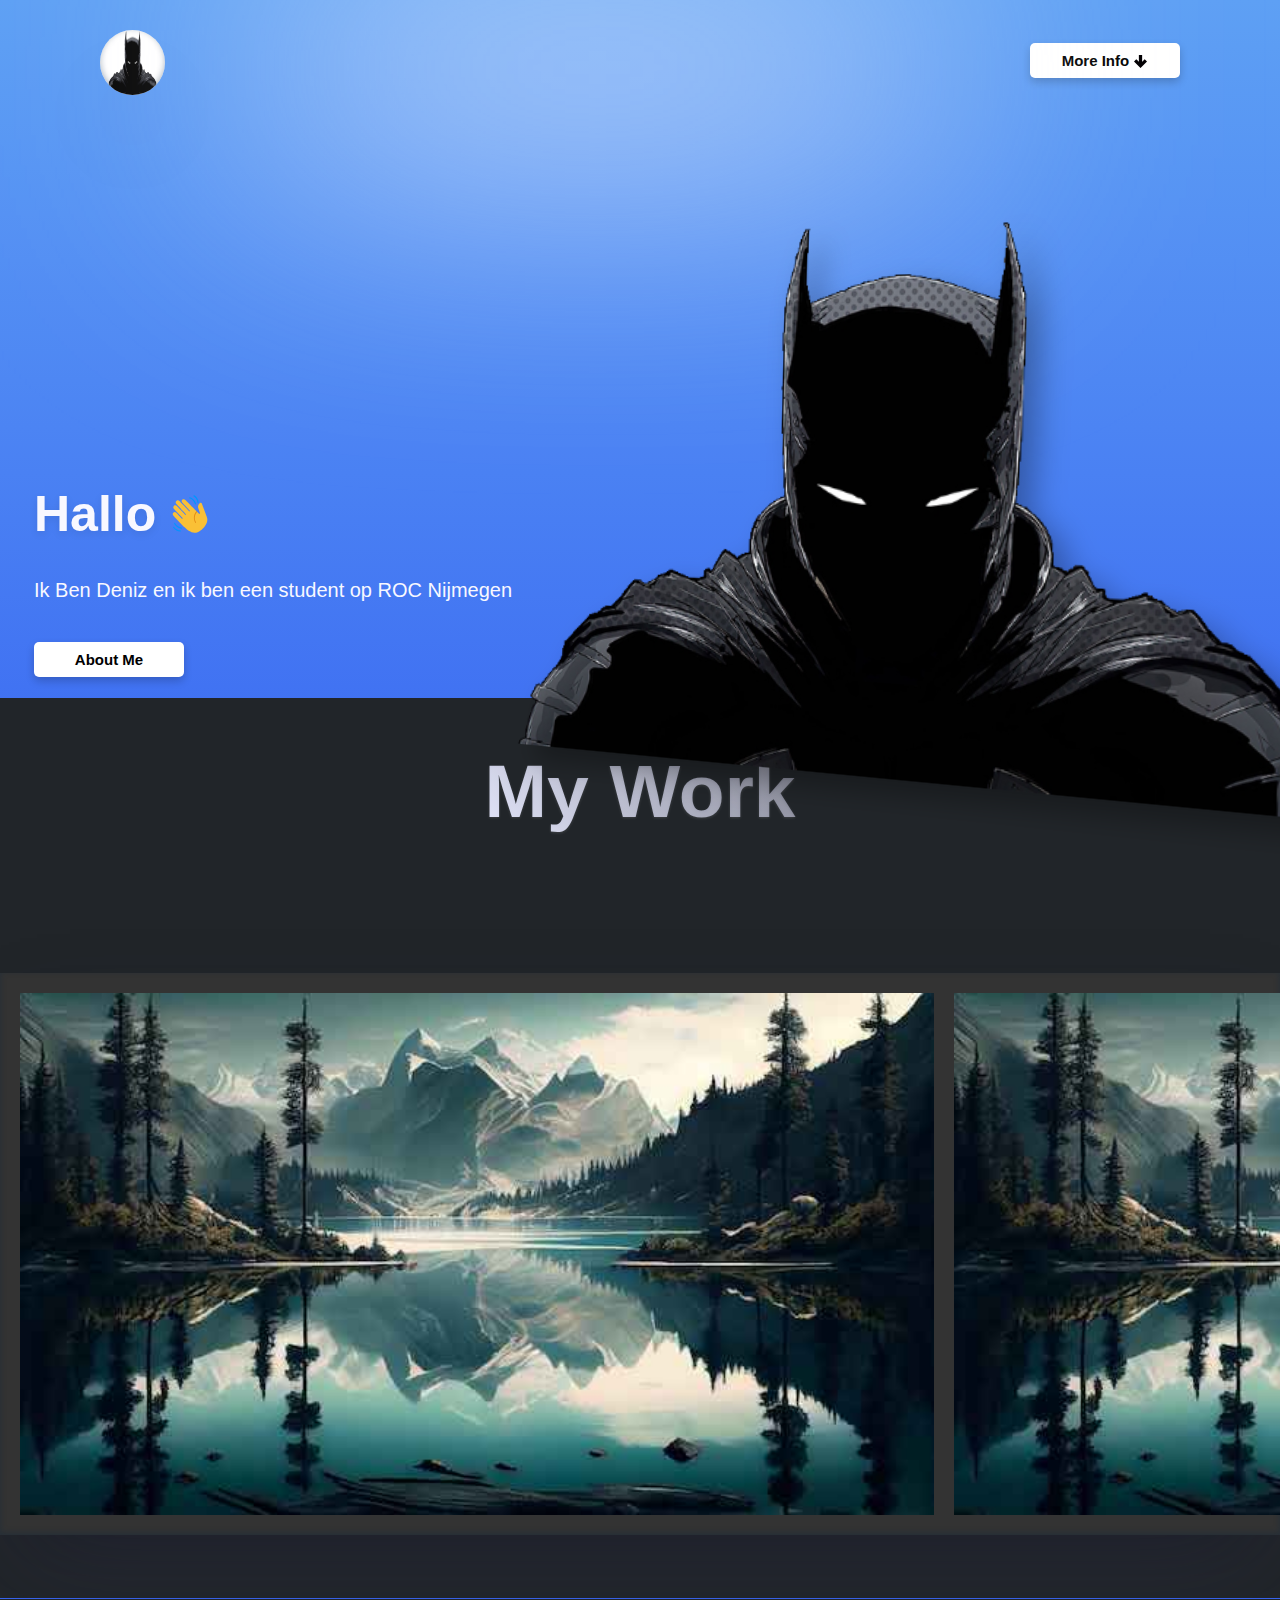
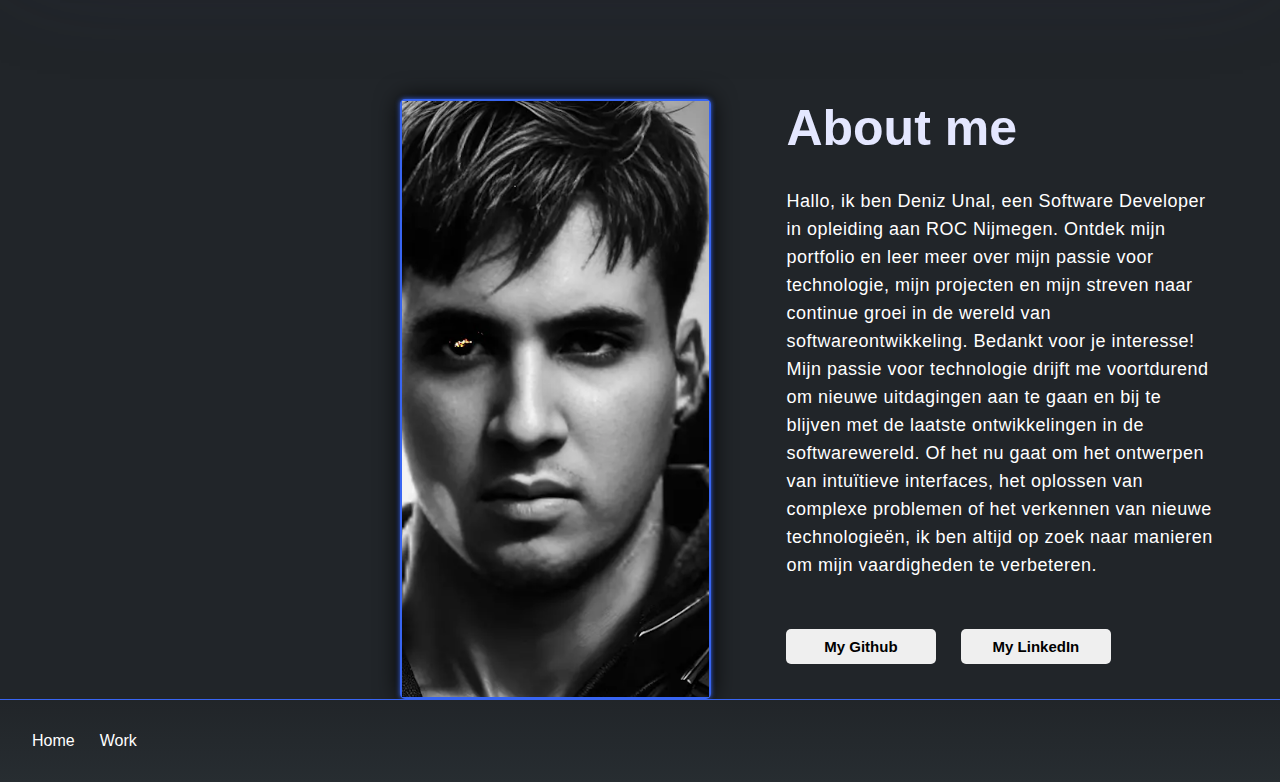
==== index.html @ 36e3e4ad "Deleted Portfolio file" ====
<!DOCTYPE html>
<html lang="en">
<head>
    <script src="js/script.js"></script>
    <meta charset="UTF-8">
    <meta name="viewport" content="width=device-width, initial-scale=1.0">
    <title>portfolio</title>
    <link rel="stylesheet" href="css\main.css">    
</head>
<body class="body">
    <div class="header">
        <a href="#bottompart" class="logo">
            <img src="/portfolio/images/batman-default.png" class="avatar">
        </a>
        <div class="headershadow">
        </div>  
        <div class="scrolldownbutton">
            <a href="#middle">
                <button class="scrolldown">More Info
                    <svg class="scrolldownsvg" height="200px" width="200px" version="1.1" id="Capa_1" xmlns="http://www.w3.org/2000/svg" xmlns:xlink="http://www.w3.org/1999/xlink" viewBox="0 0 32 32" xml:space="preserve" fill="#000000"><g id="SVGRepo_bgCarrier" stroke-width="0"></g><g id="SVGRepo_tracerCarrier" stroke-linecap="round" stroke-linejoin="round"></g><g id="SVGRepo_iconCarrier"> <g> <g id="arrow_x5F_down"> <path style="fill:#030104;" d="M32,16.016l-5.672-5.664c0,0-3.18,3.18-6.312,6.312V0h-8.023v16.664l-6.32-6.32L0,16.016L16,32 L32,16.016z"></path> </g> </g> </g></svg>
                </button>
            </a>
        </div>
    </div>
<section id="top" class="toppart">
<div class="container3">
    <div class="container4">
    <div class="underheader">Hallo
        <svg class="wavesvg" width="128" height="128" style="enable-background:new 0 0 128 128;" xmlns="http://www.w3.org/2000/svg" xmlns:xlink="http://www.w3.org/1999/xlink">
            <g>
              <path d="M39.11,79.56c-1.1,1.03-2.21-0.2-2.21-0.2S18.42,59.78,17.22,58.9c-1.69-1.23-5.31-3.16-8.93,0.57 c-1.51,1.55-3.97,5,0.6,10.56c0.99,1.2,29.78,31.54,31.46,33.18c0,0,13.3,12.94,21.35,17.81c2.23,1.35,4.74,2.78,7.67,3.78 c2.92,1,6.22,1.69,9.7,1.69c3.48,0.04,7.09-0.63,10.5-1.88c3.41-1.26,6.59-3.09,9.48-5.2c0.71-0.54,1.43-1.08,2.1-1.66l1.94-1.6 c1.35-1.13,2.61-2.32,3.82-3.53c2.43-2.42,4.62-5.01,6.55-7.66c1.92-2.66,3.55-5.41,4.85-8.15c1.3-2.74,2.21-5.49,2.76-8.09 c0.58-2.59,0.74-5.04,0.65-7.18c-0.02-2.14-0.45-3.97-0.8-5.43c-0.4-1.46-0.83-2.55-1.17-3.27c-0.33-0.72-0.51-1.1-0.51-1.1l0,0 c-0.46-1.29-0.9-2.52-1.29-3.63c-1.1-3.13-2.37-6.64-3.69-10.25c-0.56-1.53-0.82-2.22-0.82-2.22l0.01,0.03 c-4.85-13.17-10.06-26.74-10.06-26.74c-0.79-2.39-3.7-3.22-5.84-1.68c-6.18,4.44-8.07,10.92-5.89,17.83l5.59,15.32 c0.79,1.71-1.39,3.69-2.85,2.5c-4.59-3.74-14.3-14.05-14.3-14.05c-4.34-4.16-28.83-29.27-30.47-30.8 c-3.3-3.07-7.46-4.65-10.63-2.32c-3.24,2.38-4.14,6.06-1.01,10.08c0.85,1.09,25.6,27.24,25.6,27.24c1.44,1.51-0.26,3.65-1.85,2.18 c0,0-30.79-32.12-32.18-33.62c-3.15-3.42-8.21-4.17-11.21-1.35c-2.93,2.75-2.86,7.26,0.34,10.8c1.02,1.12,22.71,24.02,31.39,33.4 c0.58,0.63,1.03,1.47,0.17,2.26c-0.01,0.01-0.88,0.95-2-0.25c-2.36-2.52-25.93-27.08-27.24-28.41C18,35,13.96,33.55,10.71,36.53 c-2.96,2.71-3.44,7.44-0.04,10.78l28.55,30.18C39.22,77.49,40.15,78.59,39.11,79.56z" style="fill:#FAC036;"/>
              <path d="M85.46,54.4l2.41,2.58c0,0-13.79,13.31-4.39,33.75c0,0,1.22,2.59-0.38,3.02c0,0-1.4,0.78-3-3.2 C80.1,90.54,70.61,71.13,85.46,54.4z" style="fill:#E48C15;"/>
            </g>
            <path d="M63.28,10.2 c0,0,5.81,0.88,11.19,6.64c5.38,5.77,7.87,13.18,7.87,13.18" style="fill:none;stroke:#0096FF;stroke-width:4;stroke-linecap:round;stroke-miterlimit:10;"/>
            <path d="M77.44,3.5 c0,0,4.87,2.45,8.63,8.5c3.76,6.05,4.67,13.05,4.67,13.05" style="fill:none;stroke:#0096FF;stroke-width:4;stroke-linecap:round;stroke-miterlimit:10;"/>
            <path d="M35.71,110.73 c0,0-5.86,0.39-12.35-4.09S12.84,95.46,12.84,95.46" style="fill:none;stroke:#0096FF;stroke-width:4;stroke-linecap:round;stroke-miterlimit:10;"/>
            <path d="M31.53,120.56 c0,0-5.44,0.23-11.68-3.22s-10.44-9.12-10.44-9.12" style="fill:none;stroke:#0096FF;stroke-width:4;stroke-linecap:round;stroke-miterlimit:10;"/>
          </svg>
    </div>
    <div class="underunderheader">
            <div class="ikben">Ik Ben Deniz en ik ben een student op ROC Nijmegen</div>
    </div>
        <a href="#bottompart">
            <button class="aboutmebutton">About Me</button>
        </a>
    </button>
</div>
    <div class="glitch">
        <img class="batmanimg" style="transform: scale(0.9) perspective(500px) rotateY(-10deg) rotateX(-0.5deg) rotateZ(1.5deg);" src="/portfolio/images/batman-default.png">
    </div>
</div>
</section>
<section id="middle" class="middlepart">
       <div class="tekstofmywork1">
            <a class="tekstofmywork">My Work</a>
        </div> 
        <div class="undertekst">
            <div class="bar">
                <img class="imgslide" src="images/dummyimg.jpeg" alt="Dummy Image">
                <img class="imgslide" src="images/dummyimg.jpeg" alt="Dummy Image">
                <img class="imgslide" src="images/dummyimg.jpeg" alt="Dummy Image">
                <img class="imgslide" src="images/dummyimg.jpeg" alt="Dummy Image">
                <img class="imgslide" src="images/dummyimg.jpeg" alt="Dummy Image">
                <img class="imgslide" src="images/dummyimg.jpeg" alt="Dummy Image">
            </div>
        </div>
</section>
<section id="bottompart" class="bottompart">
    <div class="container2">
        <div class="fotovanzelf">
            <img class="aboutmeimg" src="images/ai edit.png"> 
        </div>
        <div class="containerfordetext">
        <div class="textboxaboutme">
            <a class="textaboutme1">About me</a>
        </div>
            <div class="infobox">
                <a class="infotext">
                    Hallo, ik ben Deniz Unal, een Software Developer in opleiding aan ROC Nijmegen. Ontdek mijn portfolio en leer meer over mijn passie voor technologie, mijn projecten en mijn streven naar continue groei in de wereld van softwareontwikkeling. Bedankt voor je interesse!
                    Mijn passie voor technologie drijft me voortdurend om nieuwe uitdagingen aan te gaan en bij te blijven met de laatste ontwikkelingen in de softwarewereld. Of het nu gaat om het ontwerpen van intuïtieve interfaces, het oplossen van complexe problemen of het verkennen van nieuwe technologieën, ik ben altijd op zoek naar manieren om mijn vaardigheden te verbeteren.
                </a>
            </div>
            <div class="buttonmycv">
                    <a href="https://github.com/Deniz278">
                        <button class="aboutmebuttons">My Github</button>                        
                    </a>
                    <a href="https://www.linkedin.com/in/deniz-unal-42a9272b0/">
                        <button class="aboutmebuttons">My LinkedIn</button>
                    </a>            
            </div>
        </div>
    </div>
</section>
<footer class="footer">
        <ul class="footerlist">
            <li>
                <a class="footertext" href="#top">Home</a>
            </li>
            <li>
                <a class="footertext" href="#middle">Work</a>
            </li>
            <li></li>
            <li></li>
        </ul>
</footer>
</body>
</html>
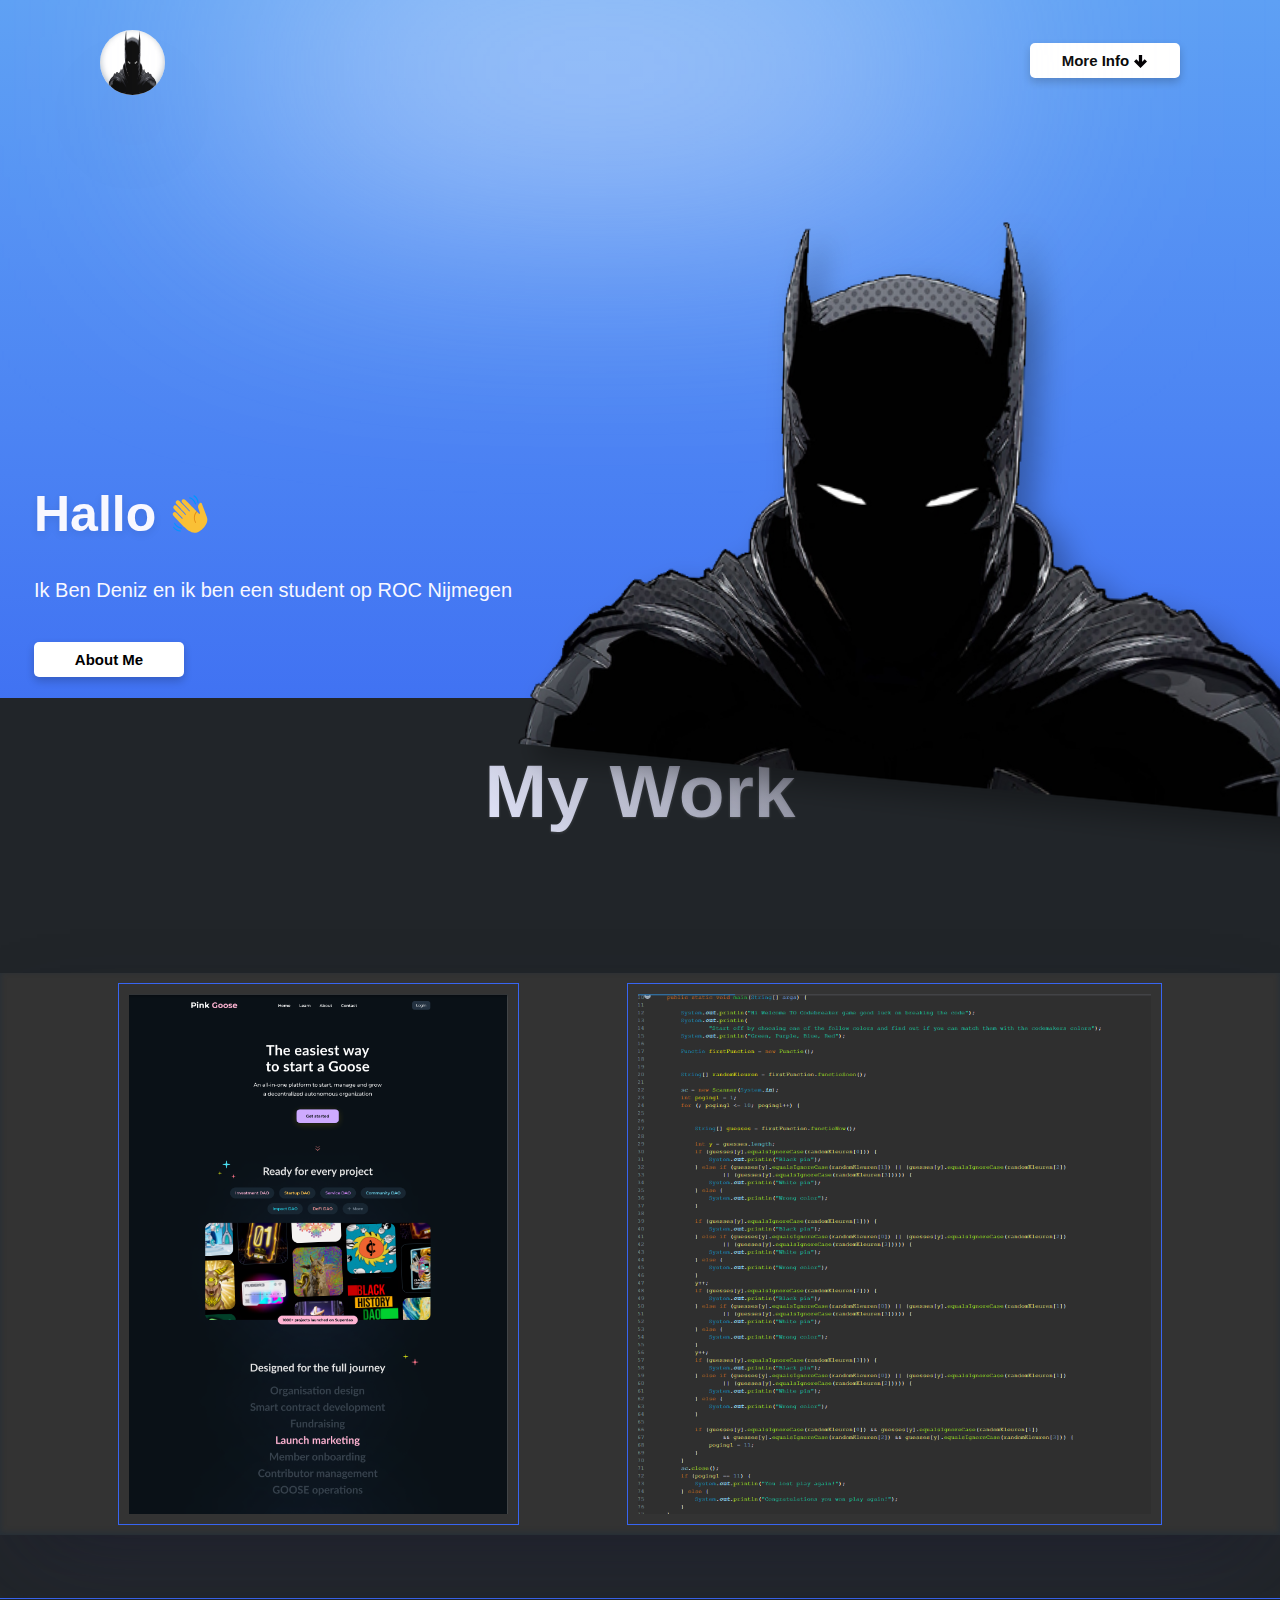
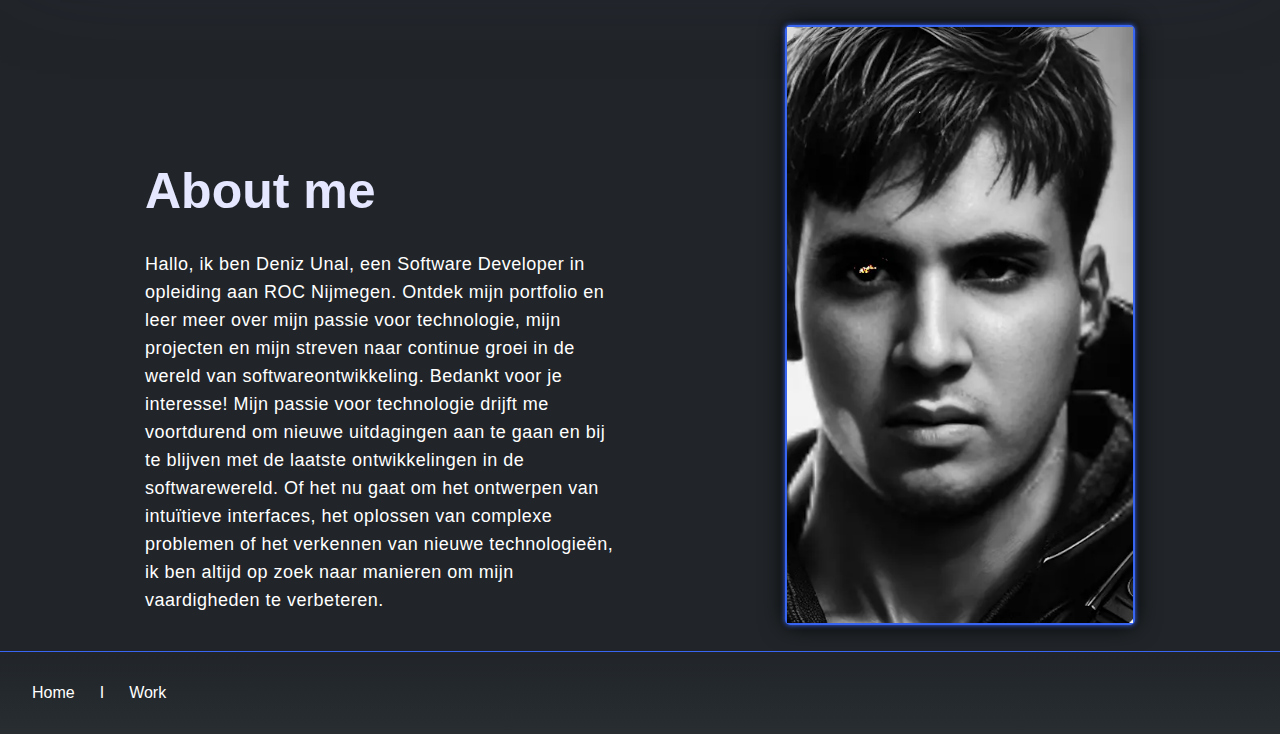
==== commit b39e47f4: "adad" ====
--- a/index.html
+++ b/index.html
@@ -1,7 +1,6 @@
 <!DOCTYPE html>
 <html lang="en">
 <head>
-    <script src="js/script.js"></script>
     <meta charset="UTF-8">
     <meta name="viewport" content="width=device-width, initial-scale=1.0">
     <title>portfolio</title>
@@ -10,7 +9,7 @@
 <body class="body">
     <div class="header">
         <a href="#bottompart" class="logo">
-            <img src="/portfolio/images/batman-default.png" class="avatar">
+            <img src="/images/batman-default.png" class="avatar">
         </a>
         <div class="headershadow">
         </div>  
@@ -46,7 +45,7 @@
     </button>
 </div>
     <div class="glitch">
-        <img class="batmanimg" style="transform: scale(0.9) perspective(500px) rotateY(-10deg) rotateX(-0.5deg) rotateZ(1.5deg);" src="/portfolio/images/batman-default.png">
+        <img class="batmanimg" src="/images/batman-default.png">
     </div>
 </div>
 </section>
@@ -56,20 +55,13 @@
         </div> 
         <div class="undertekst">
             <div class="bar">
-                <img class="imgslide" src="images/dummyimg.jpeg" alt="Dummy Image">
-                <img class="imgslide" src="images/dummyimg.jpeg" alt="Dummy Image">
-                <img class="imgslide" src="images/dummyimg.jpeg" alt="Dummy Image">
-                <img class="imgslide" src="images/dummyimg.jpeg" alt="Dummy Image">
-                <img class="imgslide" src="images/dummyimg.jpeg" alt="Dummy Image">
-                <img class="imgslide" src="images/dummyimg.jpeg" alt="Dummy Image">
+                <img class="imgslide" src="images/pinkgoose.png" alt="PinkGoose">
+                <img class="imgslide" src="images/mastermind.png" alt="Dummy Image">
             </div>
         </div>
 </section>
 <section id="bottompart" class="bottompart">
     <div class="container2">
-        <div class="fotovanzelf">
-            <img class="aboutmeimg" src="images/ai edit.png"> 
-        </div>
         <div class="containerfordetext">
         <div class="textboxaboutme">
             <a class="textaboutme1">About me</a>
@@ -86,8 +78,11 @@
                     </a>
                     <a href="https://www.linkedin.com/in/deniz-unal-42a9272b0/">
                         <button class="aboutmebuttons">My LinkedIn</button>
-                    </a>            
+                    </a>          
             </div>
+        </div>
+        <div class="fotovanzelf">
+            <img class="aboutmeimg" src="images/ai edit.png"> 
         </div>
     </div>
 </section>
@@ -97,10 +92,13 @@
                 <a class="footertext" href="#top">Home</a>
             </li>
             <li>
+                <a class="footertext">
+                    I
+                </a>
+            </li>
+            <li>
                 <a class="footertext" href="#middle">Work</a>
             </li>
-            <li></li>
-            <li></li>
         </ul>
 </footer>
 </body>
